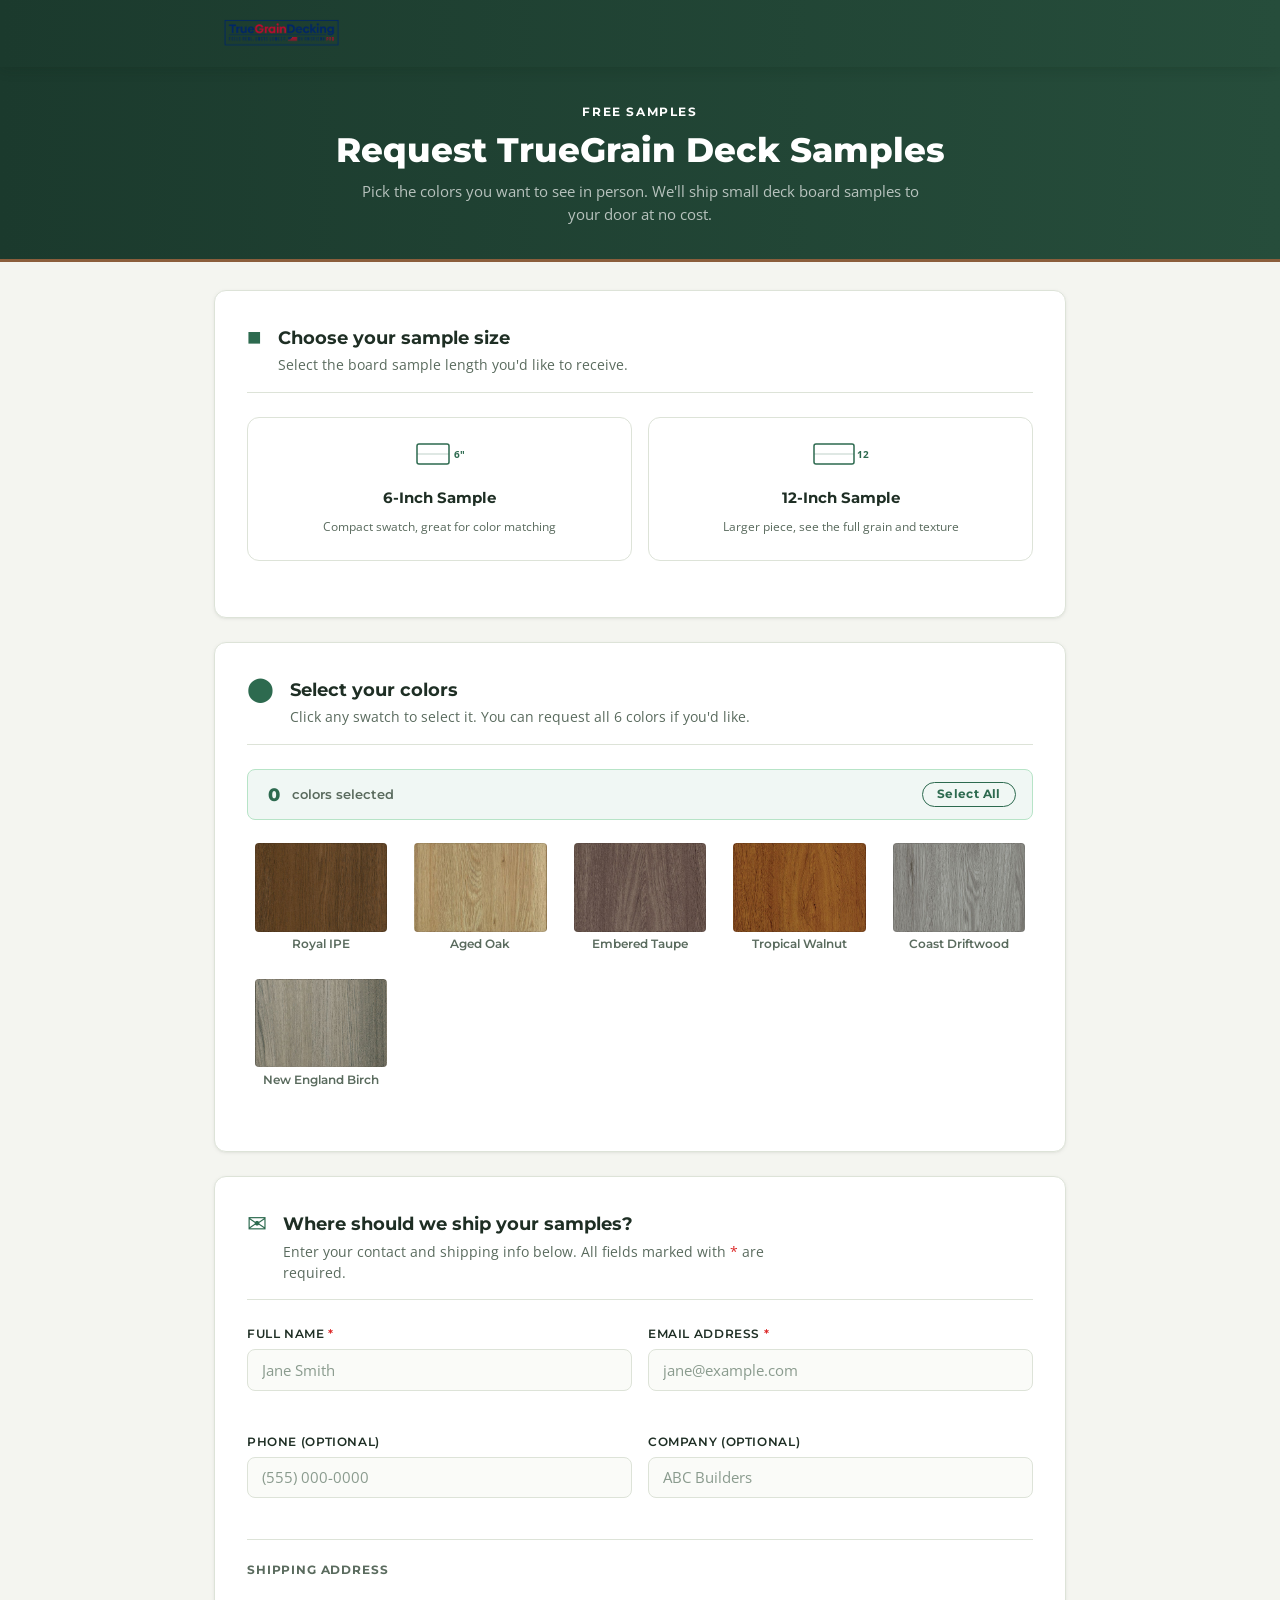
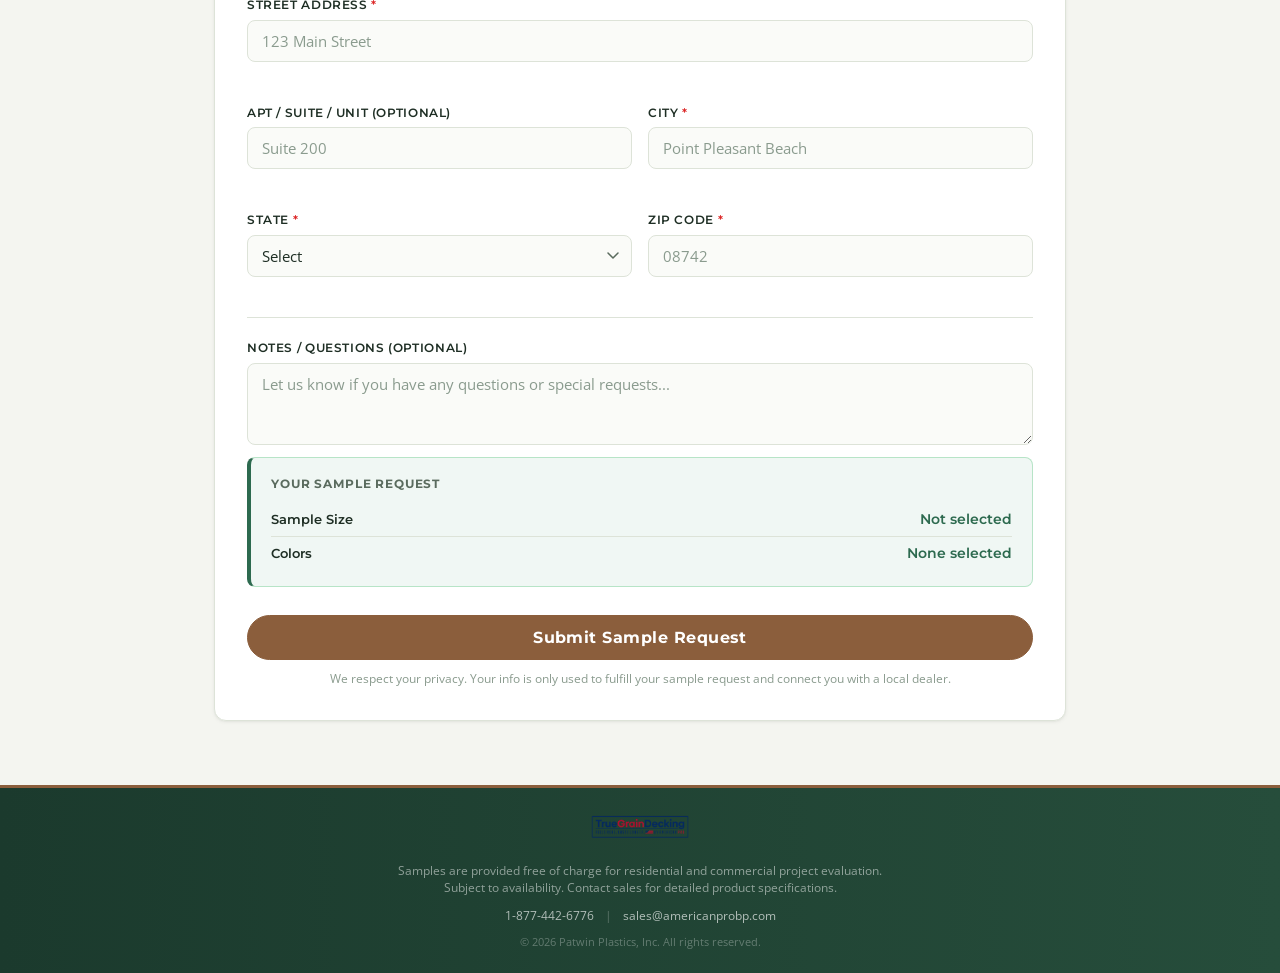
==== index.html @ b53eae9f "Initial commit: TrueGrain Decking sample request form - 3-step card layout (sample size, color selec" ====
<!DOCTYPE html>
<html lang="en">
<head>
  <meta charset="UTF-8" />
  <meta name="viewport" content="width=device-width, initial-scale=1.0" />
  <meta name="description" content="Request free TrueGrain Decking samples. Choose your colors and sample size, and we'll ship them to you at no cost." />
  <meta property="og:title" content="TrueGrain Decking Sample Request" />
  <meta property="og:description" content="Request free deck board samples in the TrueGrain colors you love. Choose 6-inch or 12-inch samples." />
  <meta property="og:type" content="website" />
  <title>TrueGrain Decking Sample Request</title>
  <link rel="preconnect" href="https://fonts.googleapis.com" />
  <link rel="preconnect" href="https://fonts.gstatic.com" crossorigin />
  <link href="https://fonts.googleapis.com/css2?family=Montserrat:wght@400;500;600;700;800&family=Open+Sans:wght@400;500;600&display=swap" rel="stylesheet" />
  <link rel="stylesheet" href="css/style.css" />
</head>
<body>

  <!-- HEADER -->
  <header class="site-header">
    <div class="header-inner">
      <div class="header-logo">
        <img src="images/truegrain-logo.png" alt="TrueGrain Decking" />
      </div>
    </div>
  </header>

  <!-- HERO -->
  <section class="hero">
    <div class="hero-inner">
      <p class="hero-eyebrow">Free Samples</p>
      <h1 class="hero-title">Request TrueGrain Deck Samples</h1>
      <p class="hero-sub">Pick the colors you want to see in person. We'll ship small deck board samples to your door at no cost.</p>
    </div>
  </section>

  <!-- MAIN FORM -->
  <main class="form-wrapper">

    <!-- STEP 1: SAMPLE SIZE -->
    <section class="form-card" id="section-size">
      <div class="step-header">
        <div class="step-icon">&#9632;</div>
        <div>
          <h2 class="step-title">Choose your sample size</h2>
          <p class="step-desc">Select the board sample length you'd like to receive.</p>
        </div>
      </div>
      <div class="size-grid" id="size-grid" role="radiogroup" aria-label="Sample size selection">
        <div class="size-card" data-size="6" tabindex="0" role="radio" aria-checked="false">
          <div class="size-icon">
            <svg width="48" height="28" viewBox="0 0 48 28" fill="none" xmlns="http://www.w3.org/2000/svg">
              <rect x="1" y="4" width="32" height="20" rx="2" stroke="currentColor" stroke-width="1.5" fill="none"/>
              <line x1="1" y1="14" x2="33" y2="14" stroke="currentColor" stroke-width="0.75" opacity="0.4"/>
              <text x="38" y="18" font-size="10" font-weight="700" fill="currentColor">6"</text>
            </svg>
          </div>
          <span class="size-label">6-Inch Sample</span>
          <span class="size-detail">Compact swatch, great for color matching</span>
        </div>
        <div class="size-card" data-size="12" tabindex="0" role="radio" aria-checked="false">
          <div class="size-icon">
            <svg width="56" height="28" viewBox="0 0 56 28" fill="none" xmlns="http://www.w3.org/2000/svg">
              <rect x="1" y="4" width="40" height="20" rx="2" stroke="currentColor" stroke-width="1.5" fill="none"/>
              <line x1="1" y1="14" x2="41" y2="14" stroke="currentColor" stroke-width="0.75" opacity="0.4"/>
              <text x="44" y="18" font-size="10" font-weight="700" fill="currentColor">12"</text>
            </svg>
          </div>
          <span class="size-label">12-Inch Sample</span>
          <span class="size-detail">Larger piece, see the full grain and texture</span>
        </div>
      </div>
      <span class="form-error" id="size-error"></span>
    </section>

    <!-- STEP 2: COLOR SELECTION -->
    <section class="form-card" id="section-colors">
      <div class="step-header">
        <div class="step-icon">&#11044;</div>
        <div>
          <h2 class="step-title">Select your colors</h2>
          <p class="step-desc">Click any swatch to select it. You can request all 6 colors if you'd like.</p>
        </div>
      </div>
      <div class="selection-count" id="selection-count">
        <span class="count-num" id="count-num">0</span>
        <span class="count-text" id="count-text">colors selected</span>
        <button class="btn-select-all" id="btn-select-all" type="button">Select All</button>
      </div>
      <div class="swatch-grid" id="color-swatch-grid" role="group" aria-label="Color selection"></div>
      <span class="form-error" id="color-error"></span>
    </section>

    <!-- STEP 3: YOUR INFO -->
    <section class="form-card" id="section-info">
      <div class="step-header">
        <div class="step-icon">&#9993;</div>
        <div>
          <h2 class="step-title">Where should we ship your samples?</h2>
          <p class="step-desc">Enter your contact and shipping info below. All fields marked with <span class="required-star">*</span> are required.</p>
        </div>
      </div>

      <form id="sample-form" novalidate>
        <div class="form-row">
          <div class="form-group">
            <label class="form-label" for="sample-name">Full Name <span class="required-star">*</span></label>
            <input class="form-input" type="text" id="sample-name" placeholder="Jane Smith" autocomplete="name" />
            <span class="form-error" id="sample-name-error"></span>
          </div>
          <div class="form-group">
            <label class="form-label" for="sample-email">Email Address <span class="required-star">*</span></label>
            <input class="form-input" type="email" id="sample-email" placeholder="jane@example.com" autocomplete="email" />
            <span class="form-error" id="sample-email-error"></span>
          </div>
        </div>
        <div class="form-row">
          <div class="form-group">
            <label class="form-label" for="sample-phone">Phone (optional)</label>
            <input class="form-input" type="tel" id="sample-phone" placeholder="(555) 000-0000" autocomplete="tel" />
            <span class="form-error" id="sample-phone-error"></span>
          </div>
          <div class="form-group">
            <label class="form-label" for="sample-company">Company (optional)</label>
            <input class="form-input" type="text" id="sample-company" placeholder="ABC Builders" autocomplete="organization" />
          </div>
        </div>

        <div class="divider"></div>

        <p class="section-subhead">Shipping Address</p>

        <div class="form-row">
          <div class="form-group form-group--full">
            <label class="form-label" for="sample-address">Street Address <span class="required-star">*</span></label>
            <input class="form-input" type="text" id="sample-address" placeholder="123 Main Street" autocomplete="street-address" />
            <span class="form-error" id="sample-address-error"></span>
          </div>
        </div>
        <div class="form-row">
          <div class="form-group">
            <label class="form-label" for="sample-address2">Apt / Suite / Unit (optional)</label>
            <input class="form-input" type="text" id="sample-address2" placeholder="Suite 200" autocomplete="address-line2" />
          </div>
          <div class="form-group">
            <label class="form-label" for="sample-city">City <span class="required-star">*</span></label>
            <input class="form-input" type="text" id="sample-city" placeholder="Point Pleasant Beach" autocomplete="address-level2" />
            <span class="form-error" id="sample-city-error"></span>
          </div>
        </div>
        <div class="form-row form-row--three">
          <div class="form-group">
            <label class="form-label" for="sample-state">State <span class="required-star">*</span></label>
            <select class="form-input form-select" id="sample-state" autocomplete="address-level1">
              <option value="">Select</option>
              <option value="AL">AL</option><option value="AK">AK</option><option value="AZ">AZ</option>
              <option value="AR">AR</option><option value="CA">CA</option><option value="CO">CO</option>
              <option value="CT">CT</option><option value="DE">DE</option><option value="FL">FL</option>
              <option value="GA">GA</option><option value="HI">HI</option><option value="ID">ID</option>
              <option value="IL">IL</option><option value="IN">IN</option><option value="IA">IA</option>
              <option value="KS">KS</option><option value="KY">KY</option><option value="LA">LA</option>
              <option value="ME">ME</option><option value="MD">MD</option><option value="MA">MA</option>
              <option value="MI">MI</option><option value="MN">MN</option><option value="MS">MS</option>
              <option value="MO">MO</option><option value="MT">MT</option><option value="NE">NE</option>
              <option value="NV">NV</option><option value="NH">NH</option><option value="NJ">NJ</option>
              <option value="NM">NM</option><option value="NY">NY</option><option value="NC">NC</option>
              <option value="ND">ND</option><option value="OH">OH</option><option value="OK">OK</option>
              <option value="OR">OR</option><option value="PA">PA</option><option value="RI">RI</option>
              <option value="SC">SC</option><option value="SD">SD</option><option value="TN">TN</option>
              <option value="TX">TX</option><option value="UT">UT</option><option value="VT">VT</option>
              <option value="VA">VA</option><option value="WA">WA</option><option value="WV">WV</option>
              <option value="WI">WI</option><option value="WY">WY</option><option value="DC">DC</option>
            </select>
            <span class="form-error" id="sample-state-error"></span>
          </div>
          <div class="form-group">
            <label class="form-label" for="sample-zip">ZIP Code <span class="required-star">*</span></label>
            <input class="form-input" type="text" id="sample-zip" placeholder="08742" maxlength="10" autocomplete="postal-code" />
            <span class="form-error" id="sample-zip-error"></span>
          </div>
        </div>

        <div class="divider"></div>

        <div class="form-group">
          <label class="form-label" for="sample-notes">Notes / Questions (optional)</label>
          <textarea class="form-input form-textarea" id="sample-notes" rows="3" placeholder="Let us know if you have any questions or special requests..."></textarea>
        </div>

        <!-- SUMMARY -->
        <div class="summary-block" id="summary-block">
          <h3 class="summary-title">Your sample request</h3>
          <div class="summary-row">
            <span class="summary-label">Sample Size</span>
            <span class="summary-value" id="summary-size">Not selected</span>
          </div>
          <div class="summary-row">
            <span class="summary-label">Colors</span>
            <span class="summary-value" id="summary-colors">None selected</span>
          </div>
        </div>

        <button class="btn btn-cta" type="submit" id="sample-submit">Submit Sample Request</button>
        <p class="lead-privacy">We respect your privacy. Your info is only used to fulfill your sample request and connect you with a local dealer.</p>
      </form>

      <!-- SUCCESS MESSAGE -->
      <div class="lead-success" id="form-success" style="display:none;">
        <div class="success-icon">&#10003;</div>
        <h3 class="success-title">Sample request submitted!</h3>
        <p class="success-body">We'll get your samples in the mail shortly. Keep an eye on your inbox for a shipping confirmation.</p>
        <button class="btn btn-primary" id="btn-new-request" style="margin-top:1.25rem;">Submit Another Request</button>
      </div>
    </section>

  </main>

  <!-- FOOTER -->
  <footer class="site-footer">
    <div class="footer-inner">
      <div class="footer-brand">
        <img src="images/truegrain-logo.png" alt="TrueGrain Decking" />
      </div>
      <p class="footer-note">Samples are provided free of charge for residential and commercial project evaluation. Subject to availability. Contact sales for detailed product specifications.</p>
      <div class="footer-contact">
        <span>1-877-442-6776</span>
        <span class="footer-sep">|</span>
        <a href="mailto:sales@americanprobp.com">sales@americanprobp.com</a>
      </div>
      <p class="footer-copy">&copy; <span id="footer-year"></span> Patwin Plastics, Inc. All rights reserved.</p>
    </div>
  </footer>

  <div class="toast" id="toast" role="alert" aria-live="assertive"></div>

  <script src="js/app.js"></script>
  <script>document.getElementById('footer-year').textContent = new Date().getFullYear();</script>
</body>
</html>
---- css/style.css ----
/* =====================================================
   TRUEGRAIN SAMPLE REQUEST FORM - Design System
   Earthy greens + warm wood tones. Clean card layout.
   Matches Ameridex structure with TrueGrain identity.
   ===================================================== */

:root {
  /* ---- Primary green (TrueGrain brand) ---- */
  --color-primary:       #2d6a4f;
  --color-primary-dark:  #1b4332;
  --color-primary-soft:  #f0f7f4;

  /* ---- Header dark (deep forest) ---- */
  --color-dark:          #1b3a2d;
  --color-dark-mid:      #264d3b;

  /* ---- Accent warm (wood tone CTA) ---- */
  --color-accent:        #8B5E3C;
  --color-accent-dark:   #6d4a2e;
  --color-accent-soft:   #fdf6f0;

  /* ---- Surfaces ---- */
  --color-bg:            #f4f5f0;
  --color-surface:       #ffffff;
  --color-surface-alt:   #fafbf8;

  /* ---- Borders ---- */
  --color-border:        #dde3d8;
  --color-border-focus:  #7bc4a5;

  /* ---- Text ---- */
  --color-text:          #1e2e24;
  --color-text-muted:    #5a6b5e;
  --color-text-light:    #8a9b8e;

  /* ---- Semantic ---- */
  --color-success:       #16a34a;
  --color-success-soft:  #f0fdf4;
  --color-error:         #dc2626;
  --color-error-bg:      #fef2f2;
  --color-info-bg:       #f0f7f4;
  --color-info-border:   #b7e4c7;

  /* ---- Radii ---- */
  --radius-sm:   4px;
  --radius-md:   8px;
  --radius-lg:   12px;
  --radius-xl:   20px;
  --radius-pill: 999px;

  /* ---- Shadows ---- */
  --shadow-card:  0 1px 4px rgba(15,35,20,0.06), 0 1px 2px rgba(15,35,20,0.04);
  --shadow-raise: 0 8px 24px rgba(15,35,20,0.10);

  /* ---- Typography ---- */
  --font-head: 'Montserrat', sans-serif;
  --font-body: 'Open Sans', sans-serif;

  /* ---- Layout ---- */
  --max-w: 900px;
  --step-pad: 2rem;
}

*, *::before, *::after { box-sizing: border-box; margin: 0; padding: 0; }
html { font-size: 16px; scroll-behavior: smooth; }
body {
  font-family: var(--font-body);
  color: var(--color-text);
  background: var(--color-bg);
  line-height: 1.6;
  min-height: 100vh;
  display: flex;
  flex-direction: column;
}
main { flex: 1; }

/* ============================================================
   HEADER
   ============================================================ */
.site-header {
  background: linear-gradient(90deg, var(--color-dark) 0%, var(--color-dark-mid) 100%);
  border-bottom: none;
  position: sticky;
  top: 0;
  z-index: 100;
  box-shadow: 0 2px 12px rgba(15,35,20,0.18);
}
.header-inner {
  max-width: var(--max-w);
  margin: 0 auto;
  padding: 0.85rem 1.5rem;
  display: flex;
  align-items: center;
  justify-content: space-between;
  gap: 1rem;
}
.header-logo {
  display: flex;
  align-items: center;
  gap: 0.75rem;
}
.header-logo img {
  max-height: 40px;
  width: auto;
  display: block;
}

/* ============================================================
   HERO
   ============================================================ */
.hero {
  background: linear-gradient(90deg, var(--color-dark) 0%, var(--color-dark-mid) 100%);
  padding: 2.25rem 1.5rem 2rem;
  border-bottom: 3px solid var(--color-accent);
}
.hero-inner { max-width: var(--max-w); margin: 0 auto; text-align: center; }
.hero-eyebrow {
  font-family: var(--font-head);
  font-size: 0.72rem;
  font-weight: 700;
  letter-spacing: 0.14em;
  text-transform: uppercase;
  color: #ffffff;
  margin-bottom: 0.5rem;
  display: block;
}
.hero-title {
  font-family: var(--font-head);
  font-size: clamp(1.5rem, 3.5vw, 2.1rem);
  font-weight: 800;
  color: #ffffff;
  line-height: 1.2;
  margin-bottom: 0.6rem;
}
.hero-sub {
  font-size: 0.92rem;
  color: rgba(255,255,255,0.68);
  max-width: 560px;
  margin: 0 auto;
}

/* ============================================================
   FORM WRAPPER
   ============================================================ */
.form-wrapper {
  max-width: var(--max-w);
  margin: 0 auto;
  padding: 1.75rem 1.5rem 4rem;
  width: 100%;
  display: flex;
  flex-direction: column;
  gap: 1.5rem;
}

/* ============================================================
   FORM CARD
   ============================================================ */
.form-card {
  background: var(--color-surface);
  border-radius: var(--radius-lg);
  box-shadow: var(--shadow-card);
  padding: var(--step-pad);
  border: 1px solid var(--color-border);
  animation: cardEnter 0.28s ease both;
}
@keyframes cardEnter {
  from { opacity: 0; transform: translateY(10px); }
  to   { opacity: 1; transform: translateY(0); }
}

.step-header {
  display: flex;
  align-items: flex-start;
  gap: 1rem;
  margin-bottom: 1.5rem;
  padding-bottom: 1rem;
  border-bottom: 1px solid var(--color-border);
}
.step-icon { font-size: 1.5rem; color: var(--color-primary); line-height: 1; flex-shrink: 0; margin-top: 0.1rem; }
.step-title {
  font-family: var(--font-head);
  font-size: 1.15rem;
  font-weight: 700;
  color: var(--color-text);
  margin-bottom: 0.2rem;
}
.step-desc { font-size: 0.87rem; color: var(--color-text-muted); max-width: 540px; line-height: 1.5; }

/* ============================================================
   SIZE SELECTION
   ============================================================ */
.size-grid {
  display: grid;
  grid-template-columns: 1fr 1fr;
  gap: 1rem;
  margin-bottom: 0.5rem;
}
@media (max-width: 520px) { .size-grid { grid-template-columns: 1fr; } }

.size-card {
  border: 1.5px solid var(--color-border);
  border-radius: var(--radius-lg);
  padding: 1.4rem 1rem;
  cursor: pointer;
  transition: border-color 0.16s, box-shadow 0.16s, transform 0.12s;
  background: var(--color-surface);
  text-align: center;
  user-select: none;
  display: flex;
  flex-direction: column;
  align-items: center;
  gap: 0.4rem;
}
.size-card:hover {
  border-color: var(--color-primary);
  box-shadow: var(--shadow-card);
  transform: translateY(-2px);
}
.size-card.selected {
  border-color: var(--color-primary);
  box-shadow: 0 0 0 3px rgba(45,106,79,0.15);
  background: var(--color-primary-soft);
}
.size-icon {
  color: var(--color-primary);
  margin-bottom: 0.3rem;
}
.size-card.selected .size-icon { color: var(--color-primary-dark); }
.size-label {
  font-family: var(--font-head);
  font-size: 0.92rem;
  font-weight: 700;
  color: var(--color-text);
}
.size-detail {
  font-size: 0.78rem;
  color: var(--color-text-muted);
}

/* ============================================================
   SELECTION COUNT
   ============================================================ */
.selection-count {
  display: flex;
  align-items: center;
  gap: 0.5rem;
  background: var(--color-info-bg);
  border: 1px solid var(--color-info-border);
  border-radius: var(--radius-md);
  padding: 0.6rem 1rem;
  margin-bottom: 1rem;
}
.count-num {
  font-family: var(--font-head);
  font-size: 1.15rem;
  font-weight: 800;
  color: var(--color-primary);
  min-width: 20px;
  text-align: center;
}
.count-text {
  font-size: 0.82rem;
  color: var(--color-text-muted);
  font-family: var(--font-head);
  font-weight: 600;
}
/* ---- Select All / Deselect All button ---- */
.btn-select-all {
  margin-left: auto;
  font-family: var(--font-head);
  font-size: 0.74rem;
  font-weight: 700;
  letter-spacing: 0.03em;
  color: var(--color-primary);
  background: transparent;
  border: 1.5px solid var(--color-primary);
  border-radius: var(--radius-pill);
  padding: 0.3rem 0.9rem;
  cursor: pointer;
  transition: background 0.16s, color 0.16s, border-color 0.16s;
  white-space: nowrap;
}
.btn-select-all:hover {
  background: var(--color-primary);
  color: #ffffff;
}
.btn-select-all.active {
  background: var(--color-accent-soft);
  color: var(--color-accent);
  border-color: var(--color-accent);
}
.btn-select-all.active:hover {
  background: var(--color-accent);
  color: #ffffff;
}

/* ============================================================
   SWATCH GRID
   ============================================================ */
.swatch-grid {
  display: grid;
  grid-template-columns: repeat(auto-fill, minmax(130px, 1fr));
  gap: 0.75rem;
  margin-bottom: 0.5rem;
}
@media (max-width: 520px) { .swatch-grid { grid-template-columns: repeat(3, 1fr); } }
@media (max-width: 380px) { .swatch-grid { grid-template-columns: repeat(2, 1fr); } }
.swatch-item {
  display: flex; flex-direction: column; align-items: center; gap: 0.4rem;
  cursor: pointer;
  padding: 0.35rem;
  border-radius: var(--radius-md);
  border: 2px solid transparent;
  transition: border-color 0.16s, box-shadow 0.16s;
}
.swatch-item:hover { border-color: var(--color-primary); }
.swatch-item.selected {
  border-color: var(--color-primary);
  box-shadow: 0 0 0 3px rgba(45,106,79,0.15);
}
.swatch-circle {
  width: 100%; aspect-ratio: 3 / 2;
  border-radius: var(--radius-sm);
  border: 1px solid rgba(0,0,0,0.08);
  position: relative;
  overflow: hidden;
  transition: transform 0.15s, box-shadow 0.15s;
  background-color: var(--color-surface-alt);
}
.swatch-item:hover .swatch-circle {
  transform: scale(1.04);
  box-shadow: 0 4px 12px rgba(0,0,0,0.18);
}
.swatch-item.selected .swatch-circle {
  transform: scale(1.04);
  box-shadow: 0 0 0 2px var(--color-primary), 0 4px 14px rgba(0,0,0,0.16);
}
.swatch-label {
  font-family: var(--font-head);
  font-size: 0.72rem;
  font-weight: 600;
  text-align: center;
  color: var(--color-text-muted);
  line-height: 1.2;
}
/* Checkmark badge on selected swatches */
.swatch-item.selected .swatch-circle::before {
  content: '\2713';
  position: absolute;
  top: 4px; right: 4px;
  width: 22px; height: 22px;
  display: flex;
  align-items: center;
  justify-content: center;
  font-size: 0.75rem;
  font-weight: 800;
  color: #ffffff;
  background: var(--color-primary);
  border-radius: 50%;
  box-shadow: 0 1px 3px rgba(0,0,0,0.3);
  z-index: 2;
}

/* ============================================================
   FORMS
   ============================================================ */
.form-row { display: grid; grid-template-columns: 1fr 1fr; gap: 1rem; margin-bottom: 1.25rem; }
.form-row--three { grid-template-columns: 1fr 1fr; }
@media (max-width: 520px) {
  .form-row { grid-template-columns: 1fr; }
  .form-row--three { grid-template-columns: 1fr; }
}
.form-group { display: flex; flex-direction: column; gap: 0.3rem; }
.form-group--full { grid-column: 1 / -1; }
.form-label {
  font-family: var(--font-head);
  font-size: 0.78rem;
  font-weight: 600;
  text-transform: uppercase;
  letter-spacing: 0.05em;
  color: var(--color-text);
}
.form-input {
  padding: 0.62rem 0.9rem;
  border: 1px solid var(--color-border);
  border-radius: var(--radius-md);
  font-family: var(--font-body);
  font-size: 0.95rem;
  color: var(--color-text);
  background: var(--color-surface-alt);
  transition: border-color 0.16s, box-shadow 0.16s, background 0.16s;
  width: 100%;
}
.form-input::placeholder { color: var(--color-text-light); }
.form-input:focus {
  outline: none;
  border-color: var(--color-primary);
  background: var(--color-surface);
  box-shadow: 0 0 0 3px rgba(45,106,79,0.10);
}
.form-input.error { border-color: var(--color-error); background: var(--color-error-bg); }
.form-error { font-size: 0.77rem; color: var(--color-error); min-height: 1rem; display: block; }
.required-star { color: var(--color-error); }
.form-select {
  appearance: none;
  background-image: url("data:image/svg+xml,%3Csvg xmlns='http://www.w3.org/2000/svg' width='12' height='8' viewBox='0 0 12 8'%3E%3Cpath d='M1 1l5 5 5-5' stroke='%235a6b5e' stroke-width='1.5' fill='none' stroke-linecap='round' stroke-linejoin='round'/%3E%3C/svg%3E");
  background-repeat: no-repeat;
  background-position: right 0.75rem center;
  padding-right: 2.25rem;
}
.form-textarea {
  resize: vertical;
  min-height: 80px;
  font-family: var(--font-body);
}

.section-subhead {
  font-family: var(--font-head);
  font-size: 0.75rem;
  font-weight: 700;
  text-transform: uppercase;
  letter-spacing: 0.07em;
  color: var(--color-text-muted);
  margin-bottom: 1rem;
}

/* ============================================================
   SUMMARY BLOCK
   ============================================================ */
.summary-block {
  background: var(--color-info-bg);
  border: 1px solid var(--color-info-border);
  border-left: 4px solid var(--color-primary);
  border-radius: var(--radius-md);
  padding: 1rem 1.25rem;
  margin-bottom: 1.25rem;
  margin-top: 0.75rem;
}
.summary-title {
  font-family: var(--font-head);
  font-size: 0.76rem;
  font-weight: 700;
  text-transform: uppercase;
  letter-spacing: 0.07em;
  color: var(--color-text-muted);
  margin-bottom: 0.6rem;
}
.summary-row {
  display: flex;
  justify-content: space-between;
  align-items: center;
  padding: 0.35rem 0;
}
.summary-row + .summary-row {
  border-top: 1px solid var(--color-border);
}
.summary-label {
  font-family: var(--font-head);
  font-size: 0.82rem;
  font-weight: 600;
  color: var(--color-text);
}
.summary-value {
  font-size: 0.85rem;
  color: var(--color-primary);
  font-weight: 600;
  font-family: var(--font-head);
  text-align: right;
  max-width: 60%;
}

/* ============================================================
   DIVIDER
   ============================================================ */
.divider { height: 1px; background: var(--color-border); margin: 1.25rem 0; }

/* ============================================================
   BUTTONS
   ============================================================ */
.btn {
  display: inline-flex; align-items: center; justify-content: center; gap: 0.4rem;
  font-family: var(--font-head);
  font-size: 0.86rem;
  font-weight: 700;
  letter-spacing: 0.03em;
  border-radius: var(--radius-pill);
  padding: 0.6rem 1.5rem;
  cursor: pointer;
  border: 1.5px solid transparent;
  transition: background 0.15s, color 0.15s, border-color 0.15s, box-shadow 0.15s, transform 0.1s;
  text-decoration: none;
  background: none;
}
.btn:active { transform: scale(0.97); }
.btn-primary { background: var(--color-primary); color: #fff; border-color: var(--color-primary); }
.btn-primary:hover { background: var(--color-primary-dark); border-color: var(--color-primary-dark); box-shadow: 0 4px 14px rgba(45,106,79,0.22); }
.btn-cta {
  background: var(--color-accent); color: #ffffff; border-color: var(--color-accent);
  font-size: 0.98rem; padding: 0.75rem 2rem; width: 100%; margin-top: 0.5rem;
}
.btn-cta:hover { background: var(--color-accent-dark); border-color: var(--color-accent-dark); box-shadow: 0 6px 20px rgba(139,94,60,0.26); }
.btn-cta:disabled {
  background: var(--color-text-light);
  border-color: var(--color-text-light);
  cursor: not-allowed;
  box-shadow: none;
}

/* ============================================================
   SUCCESS
   ============================================================ */
.lead-success { text-align: center; padding: 2rem 1rem; }
.success-icon {
  width: 54px; height: 54px;
  background: var(--color-success); color: white; border-radius: 50%;
  font-size: 1.5rem;
  display: flex; align-items: center; justify-content: center;
  margin: 0 auto 0.9rem;
}
.success-title { font-family: var(--font-head); font-size: 1.1rem; font-weight: 700; color: var(--color-success); margin-bottom: 0.35rem; }
.success-body { font-size: 0.87rem; color: var(--color-text-muted); }
.lead-privacy { font-size: 0.73rem; color: var(--color-text-light); text-align: center; margin-top: 0.6rem; }

/* ============================================================
   TOAST
   ============================================================ */
.toast {
  position: fixed; bottom: 1.5rem; left: 50%;
  transform: translateX(-50%) translateY(80px);
  background: var(--color-dark);
  color: #fff;
  font-family: var(--font-head);
  font-size: 0.86rem;
  font-weight: 600;
  padding: 0.65rem 1.4rem;
  border-radius: var(--radius-pill);
  box-shadow: var(--shadow-raise);
  border-left: 4px solid var(--color-accent);
  opacity: 0;
  transition: opacity 0.26s, transform 0.26s;
  pointer-events: none;
  z-index: 9999;
  white-space: nowrap;
}
.toast.show { opacity: 1; transform: translateX(-50%) translateY(0); }

/* ============================================================
   FOOTER
   ============================================================ */
.site-footer {
  background: linear-gradient(90deg, var(--color-dark) 0%, var(--color-dark-mid) 100%);
  border-top: 3px solid var(--color-accent);
  margin-top: auto;
}
.footer-inner { max-width: var(--max-w); margin: 0 auto; padding: 1.4rem 1.5rem; text-align: center; }
.footer-brand { margin-bottom: 0.6rem; }
.footer-brand img { max-height: 34px; width: auto; opacity: 0.9; }
.footer-note { font-size: 0.73rem; color: rgba(255,255,255,0.5); max-width: 520px; margin: 0 auto 0.6rem; line-height: 1.5; }
.footer-contact {
  font-size: 0.78rem;
  color: rgba(255,255,255,0.65);
  margin-bottom: 0.4rem;
}
.footer-contact a {
  color: rgba(255,255,255,0.65);
  text-decoration: none;
  transition: color 0.15s;
}
.footer-contact a:hover { color: #ffffff; }
.footer-sep { margin: 0 0.5rem; opacity: 0.4; }
.footer-copy { font-size: 0.7rem; color: rgba(255,255,255,0.3); }
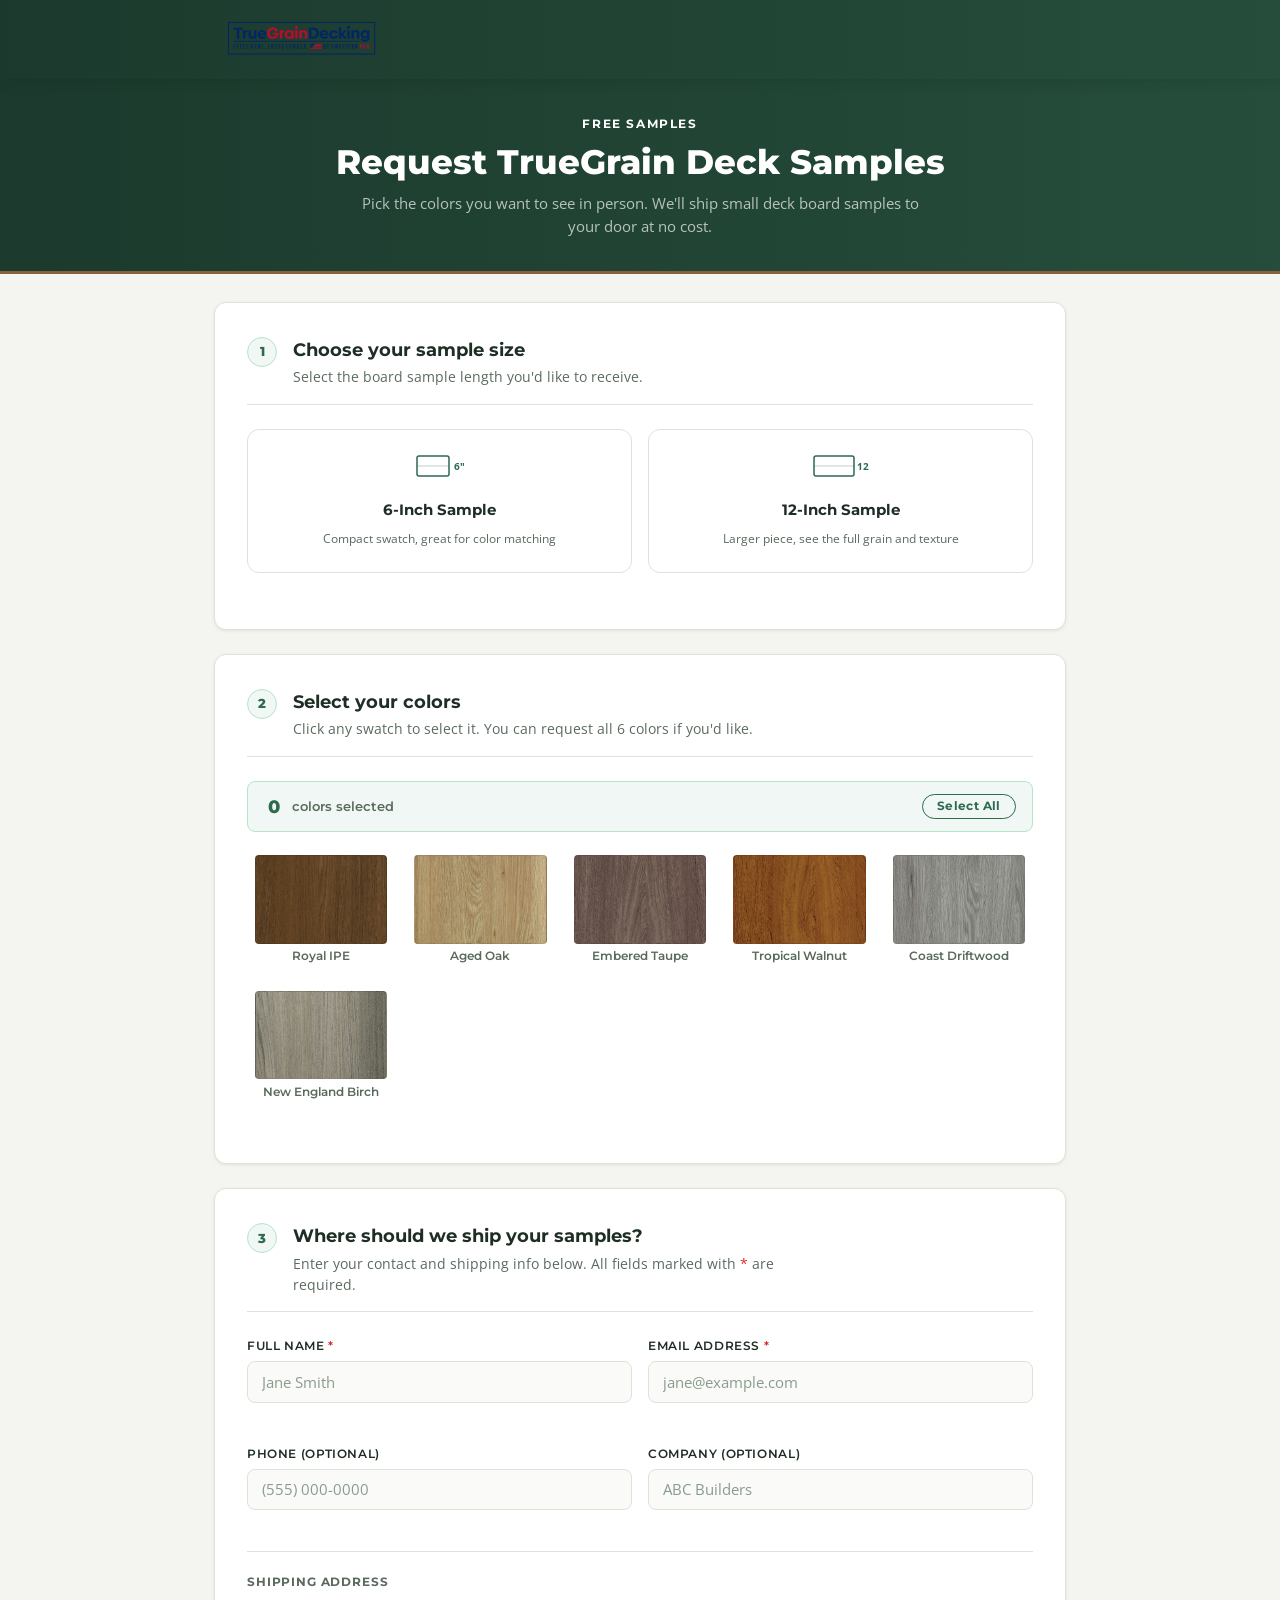
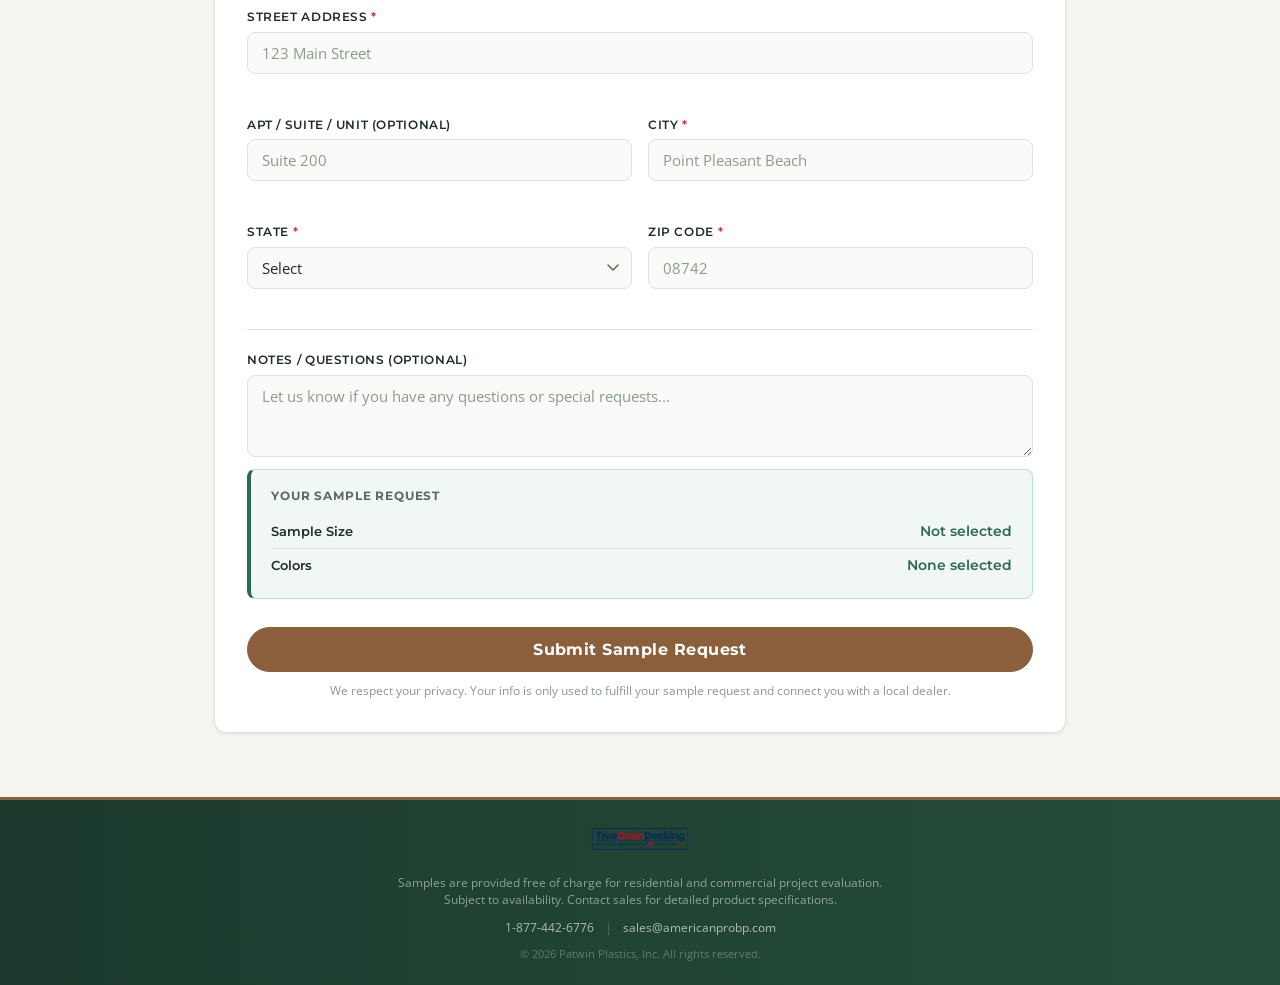
==== commit de94e4d9: "Fix: larger logo, numbered step indicators for consistency" ====
--- a/index.html
+++ b/index.html
@@ -39,7 +39,7 @@
     <!-- STEP 1: SAMPLE SIZE -->
     <section class="form-card" id="section-size">
       <div class="step-header">
-        <div class="step-icon">&#9632;</div>
+        <div class="step-icon">1</div>
         <div>
           <h2 class="step-title">Choose your sample size</h2>
           <p class="step-desc">Select the board sample length you'd like to receive.</p>
@@ -75,7 +75,7 @@
     <!-- STEP 2: COLOR SELECTION -->
     <section class="form-card" id="section-colors">
       <div class="step-header">
-        <div class="step-icon">&#11044;</div>
+        <div class="step-icon">2</div>
         <div>
           <h2 class="step-title">Select your colors</h2>
           <p class="step-desc">Click any swatch to select it. You can request all 6 colors if you'd like.</p>
@@ -93,7 +93,7 @@
     <!-- STEP 3: YOUR INFO -->
     <section class="form-card" id="section-info">
       <div class="step-header">
-        <div class="step-icon">&#9993;</div>
+        <div class="step-icon">3</div>
         <div>
           <h2 class="step-title">Where should we ship your samples?</h2>
           <p class="step-desc">Enter your contact and shipping info below. All fields marked with <span class="required-star">*</span> are required.</p>
--- a/css/style.css
+++ b/css/style.css
@@ -100,7 +100,7 @@
   gap: 0.75rem;
 }
 .header-logo img {
-  max-height: 40px;
+  max-height: 52px;
   width: auto;
   display: block;
 }
@@ -176,7 +176,23 @@
   padding-bottom: 1rem;
   border-bottom: 1px solid var(--color-border);
 }
-.step-icon { font-size: 1.5rem; color: var(--color-primary); line-height: 1; flex-shrink: 0; margin-top: 0.1rem; }
+.step-icon {
+  font-size: 0.82rem;
+  color: var(--color-primary);
+  line-height: 1;
+  flex-shrink: 0;
+  margin-top: 0.15rem;
+  width: 30px;
+  height: 30px;
+  display: flex;
+  align-items: center;
+  justify-content: center;
+  background: var(--color-primary-soft);
+  border: 1.5px solid var(--color-info-border);
+  border-radius: 50%;
+  font-weight: 800;
+  font-family: var(--font-head);
+}
 .step-title {
   font-family: var(--font-head);
   font-size: 1.15rem;
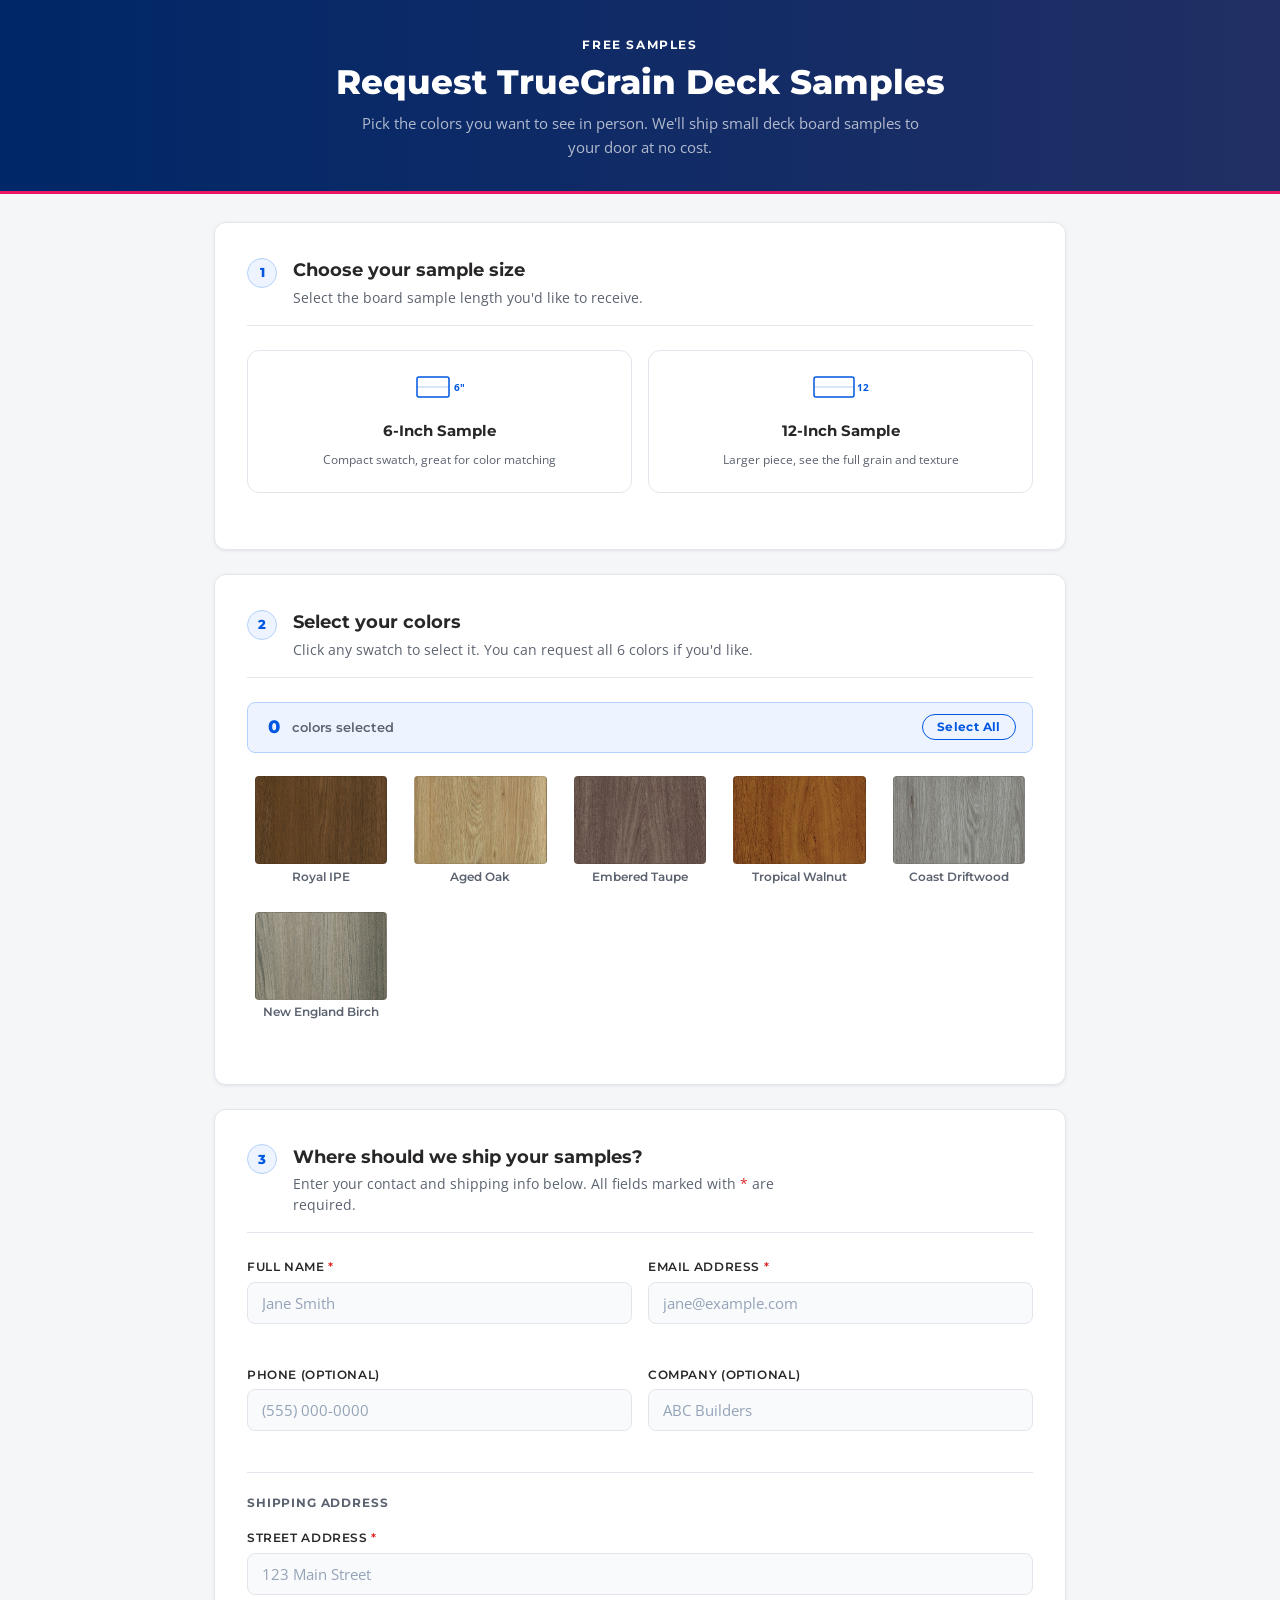
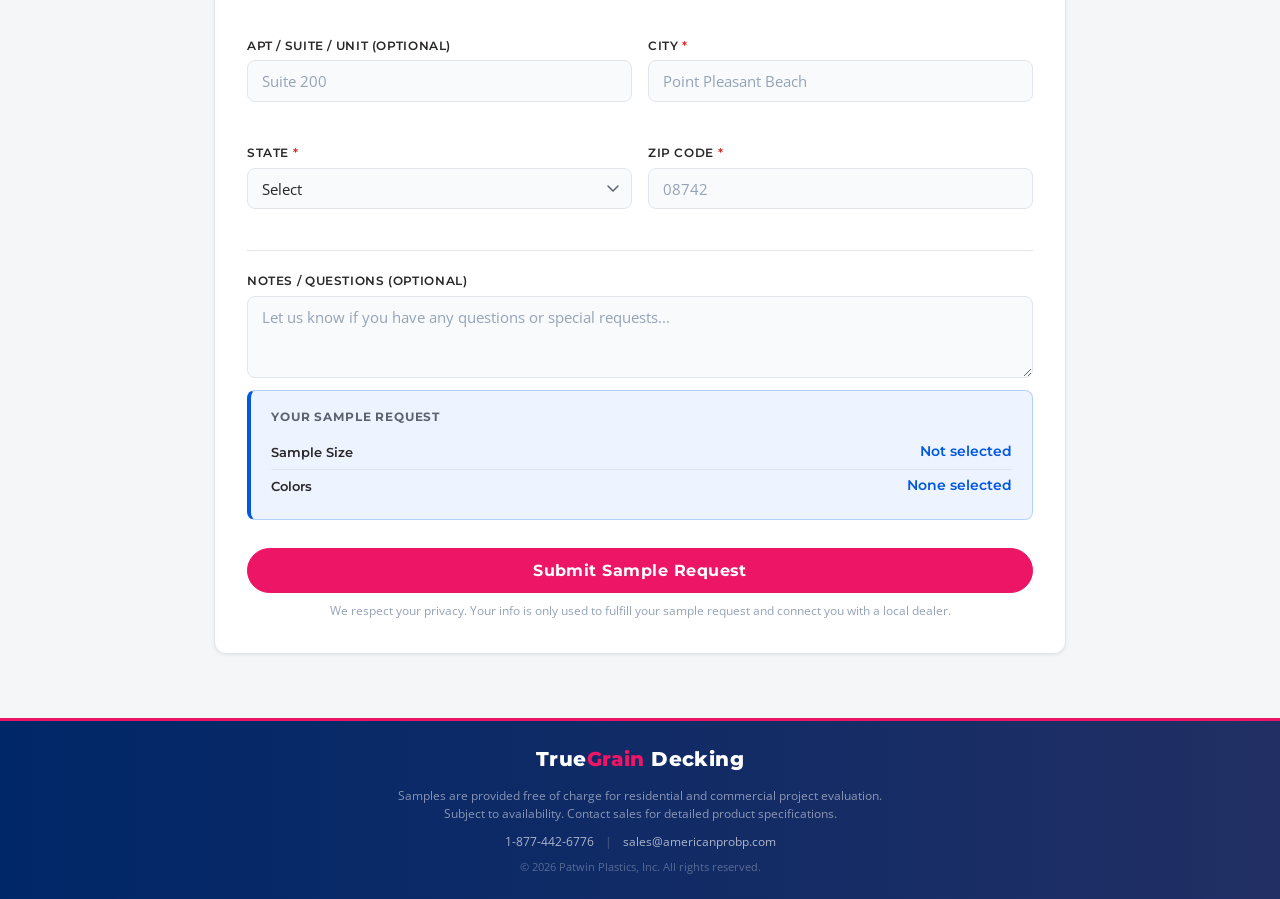
==== commit 96b3abdc: "Remove header logo, fix footer logo to text, add comprehensive mobile optimization - Removed header " ====
--- a/index.html
+++ b/index.html
@@ -15,14 +15,7 @@
 </head>
 <body>
 
-  <!-- HEADER -->
-  <header class="site-header">
-    <div class="header-inner">
-      <div class="header-logo">
-        <img src="images/truegrain-logo.png" alt="TrueGrain Decking" />
-      </div>
-    </div>
-  </header>
+
 
   <!-- HERO -->
   <section class="hero">
@@ -218,7 +211,7 @@
   <footer class="site-footer">
     <div class="footer-inner">
       <div class="footer-brand">
-        <img src="images/truegrain-logo.png" alt="TrueGrain Decking" />
+        <span class="footer-logo-text">True<span class="footer-logo-accent">Grain</span> Decking</span>
       </div>
       <p class="footer-note">Samples are provided free of charge for residential and commercial project evaluation. Subject to availability. Contact sales for detailed product specifications.</p>
       <div class="footer-contact">
--- a/css/style.css
+++ b/css/style.css
@@ -1,45 +1,45 @@
 /* =====================================================
    TRUEGRAIN SAMPLE REQUEST FORM - Design System
-   Earthy greens + warm wood tones. Clean card layout.
+   Blue primary, dark navy header/footer, white nav.
    Matches Ameridex structure with TrueGrain identity.
    ===================================================== */
 
 :root {
-  /* ---- Primary green (TrueGrain brand) ---- */
-  --color-primary:       #2d6a4f;
-  --color-primary-dark:  #1b4332;
-  --color-primary-soft:  #f0f7f4;
-
-  /* ---- Header dark (deep forest) ---- */
-  --color-dark:          #1b3a2d;
-  --color-dark-mid:      #264d3b;
-
-  /* ---- Accent warm (wood tone CTA) ---- */
-  --color-accent:        #8B5E3C;
-  --color-accent-dark:   #6d4a2e;
-  --color-accent-soft:   #fdf6f0;
+  /* ---- Primary blue (TrueGrain brand) ---- */
+  --color-primary:       #0057E1;
+  --color-primary-dark:  #0046b8;
+  --color-primary-soft:  #eef4ff;
+
+  /* ---- Dark navy (header / footer) ---- */
+  --color-dark:          #002768;
+  --color-dark-mid:      #212F64;
+
+  /* ---- Accent pink-red (TrueGrain highlights) ---- */
+  --color-accent:        #ED1566;
+  --color-accent-dark:   #c91058;
+  --color-accent-soft:   #fff0f5;
 
   /* ---- Surfaces ---- */
-  --color-bg:            #f4f5f0;
+  --color-bg:            #f5f6f8;
   --color-surface:       #ffffff;
-  --color-surface-alt:   #fafbf8;
+  --color-surface-alt:   #f9fafb;
 
   /* ---- Borders ---- */
-  --color-border:        #dde3d8;
-  --color-border-focus:  #7bc4a5;
+  --color-border:        #e2e6ec;
+  --color-border-focus:  #93b8f5;
 
   /* ---- Text ---- */
-  --color-text:          #1e2e24;
-  --color-text-muted:    #5a6b5e;
-  --color-text-light:    #8a9b8e;
+  --color-text:          #282626;
+  --color-text-muted:    #5c6370;
+  --color-text-light:    #94a3b8;
 
   /* ---- Semantic ---- */
   --color-success:       #16a34a;
   --color-success-soft:  #f0fdf4;
   --color-error:         #dc2626;
   --color-error-bg:      #fef2f2;
-  --color-info-bg:       #f0f7f4;
-  --color-info-border:   #b7e4c7;
+  --color-info-bg:       #eef4ff;
+  --color-info-border:   #b3d1fa;
 
   /* ---- Radii ---- */
   --radius-sm:   4px;
@@ -49,8 +49,8 @@
   --radius-pill: 999px;
 
   /* ---- Shadows ---- */
-  --shadow-card:  0 1px 4px rgba(15,35,20,0.06), 0 1px 2px rgba(15,35,20,0.04);
-  --shadow-raise: 0 8px 24px rgba(15,35,20,0.10);
+  --shadow-card:  0 1px 4px rgba(0,39,104,0.06), 0 1px 2px rgba(0,39,104,0.04);
+  --shadow-raise: 0 8px 24px rgba(0,39,104,0.12);
 
   /* ---- Typography ---- */
   --font-head: 'Montserrat', sans-serif;
@@ -74,36 +74,7 @@
 }
 main { flex: 1; }
 
-/* ============================================================
-   HEADER
-   ============================================================ */
-.site-header {
-  background: linear-gradient(90deg, var(--color-dark) 0%, var(--color-dark-mid) 100%);
-  border-bottom: none;
-  position: sticky;
-  top: 0;
-  z-index: 100;
-  box-shadow: 0 2px 12px rgba(15,35,20,0.18);
-}
-.header-inner {
-  max-width: var(--max-w);
-  margin: 0 auto;
-  padding: 0.85rem 1.5rem;
-  display: flex;
-  align-items: center;
-  justify-content: space-between;
-  gap: 1rem;
-}
-.header-logo {
-  display: flex;
-  align-items: center;
-  gap: 0.75rem;
-}
-.header-logo img {
-  max-height: 52px;
-  width: auto;
-  display: block;
-}
+
 
 /* ============================================================
    HERO
@@ -211,7 +182,6 @@
   gap: 1rem;
   margin-bottom: 0.5rem;
 }
-@media (max-width: 520px) { .size-grid { grid-template-columns: 1fr; } }
 
 .size-card {
   border: 1.5px solid var(--color-border);
@@ -234,7 +204,7 @@
 }
 .size-card.selected {
   border-color: var(--color-primary);
-  box-shadow: 0 0 0 3px rgba(45,106,79,0.15);
+  box-shadow: 0 0 0 3px rgba(0,87,225,0.15);
   background: var(--color-primary-soft);
 }
 .size-icon {
@@ -319,8 +289,6 @@
   gap: 0.75rem;
   margin-bottom: 0.5rem;
 }
-@media (max-width: 520px) { .swatch-grid { grid-template-columns: repeat(3, 1fr); } }
-@media (max-width: 380px) { .swatch-grid { grid-template-columns: repeat(2, 1fr); } }
 .swatch-item {
   display: flex; flex-direction: column; align-items: center; gap: 0.4rem;
   cursor: pointer;
@@ -332,7 +300,7 @@
 .swatch-item:hover { border-color: var(--color-primary); }
 .swatch-item.selected {
   border-color: var(--color-primary);
-  box-shadow: 0 0 0 3px rgba(45,106,79,0.15);
+  box-shadow: 0 0 0 3px rgba(0,87,225,0.15);
 }
 .swatch-circle {
   width: 100%; aspect-ratio: 3 / 2;
@@ -349,7 +317,7 @@
 }
 .swatch-item.selected .swatch-circle {
   transform: scale(1.04);
-  box-shadow: 0 0 0 2px var(--color-primary), 0 4px 14px rgba(0,0,0,0.16);
+  box-shadow: 0 0 0 2px var(--color-primary), 0 4px 14px rgba(0,39,104,0.18);
 }
 .swatch-label {
   font-family: var(--font-head);
@@ -382,10 +350,6 @@
    ============================================================ */
 .form-row { display: grid; grid-template-columns: 1fr 1fr; gap: 1rem; margin-bottom: 1.25rem; }
 .form-row--three { grid-template-columns: 1fr 1fr; }
-@media (max-width: 520px) {
-  .form-row { grid-template-columns: 1fr; }
-  .form-row--three { grid-template-columns: 1fr; }
-}
 .form-group { display: flex; flex-direction: column; gap: 0.3rem; }
 .form-group--full { grid-column: 1 / -1; }
 .form-label {
@@ -412,14 +376,14 @@
   outline: none;
   border-color: var(--color-primary);
   background: var(--color-surface);
-  box-shadow: 0 0 0 3px rgba(45,106,79,0.10);
+  box-shadow: 0 0 0 3px rgba(0,87,225,0.10);
 }
 .form-input.error { border-color: var(--color-error); background: var(--color-error-bg); }
 .form-error { font-size: 0.77rem; color: var(--color-error); min-height: 1rem; display: block; }
 .required-star { color: var(--color-error); }
 .form-select {
   appearance: none;
-  background-image: url("data:image/svg+xml,%3Csvg xmlns='http://www.w3.org/2000/svg' width='12' height='8' viewBox='0 0 12 8'%3E%3Cpath d='M1 1l5 5 5-5' stroke='%235a6b5e' stroke-width='1.5' fill='none' stroke-linecap='round' stroke-linejoin='round'/%3E%3C/svg%3E");
+  background-image: url("data:image/svg+xml,%3Csvg xmlns='http://www.w3.org/2000/svg' width='12' height='8' viewBox='0 0 12 8'%3E%3Cpath d='M1 1l5 5 5-5' stroke='%235c6370' stroke-width='1.5' fill='none' stroke-linecap='round' stroke-linejoin='round'/%3E%3C/svg%3E");
   background-repeat: no-repeat;
   background-position: right 0.75rem center;
   padding-right: 2.25rem;
@@ -509,12 +473,12 @@
 }
 .btn:active { transform: scale(0.97); }
 .btn-primary { background: var(--color-primary); color: #fff; border-color: var(--color-primary); }
-.btn-primary:hover { background: var(--color-primary-dark); border-color: var(--color-primary-dark); box-shadow: 0 4px 14px rgba(45,106,79,0.22); }
+.btn-primary:hover { background: var(--color-primary-dark); border-color: var(--color-primary-dark); box-shadow: 0 4px 14px rgba(0,87,225,0.25); }
 .btn-cta {
   background: var(--color-accent); color: #ffffff; border-color: var(--color-accent);
   font-size: 0.98rem; padding: 0.75rem 2rem; width: 100%; margin-top: 0.5rem;
 }
-.btn-cta:hover { background: var(--color-accent-dark); border-color: var(--color-accent-dark); box-shadow: 0 6px 20px rgba(139,94,60,0.26); }
+.btn-cta:hover { background: var(--color-accent-dark); border-color: var(--color-accent-dark); box-shadow: 0 6px 20px rgba(237,21,102,0.28); }
 .btn-cta:disabled {
   background: var(--color-text-light);
   border-color: var(--color-text-light);
@@ -569,8 +533,17 @@
   margin-top: auto;
 }
 .footer-inner { max-width: var(--max-w); margin: 0 auto; padding: 1.4rem 1.5rem; text-align: center; }
-.footer-brand { margin-bottom: 0.6rem; }
-.footer-brand img { max-height: 34px; width: auto; opacity: 0.9; }
+.footer-brand { margin-bottom: 0.75rem; }
+.footer-logo-text {
+  font-family: var(--font-head);
+  font-size: 1.25rem;
+  font-weight: 800;
+  color: #ffffff;
+  letter-spacing: 0.02em;
+}
+.footer-logo-accent {
+  color: var(--color-accent);
+}
 .footer-note { font-size: 0.73rem; color: rgba(255,255,255,0.5); max-width: 520px; margin: 0 auto 0.6rem; line-height: 1.5; }
 .footer-contact {
   font-size: 0.78rem;
@@ -585,3 +558,325 @@
 .footer-contact a:hover { color: #ffffff; }
 .footer-sep { margin: 0 0.5rem; opacity: 0.4; }
 .footer-copy { font-size: 0.7rem; color: rgba(255,255,255,0.3); }
+
+/* ============================================================
+   MOBILE OPTIMIZATION
+   ============================================================ */
+
+/* Tablet (768px and below) */
+@media (max-width: 768px) {
+  :root {
+    --step-pad: 1.5rem;
+  }
+
+  .hero {
+    padding: 1.75rem 1.25rem 1.5rem;
+  }
+  .hero-title {
+    font-size: 1.5rem;
+  }
+  .hero-sub {
+    font-size: 0.85rem;
+  }
+
+  .form-wrapper {
+    padding: 1.25rem 1rem 3rem;
+    gap: 1.25rem;
+  }
+
+  .step-title {
+    font-size: 1.05rem;
+  }
+
+  .summary-row {
+    flex-direction: column;
+    align-items: flex-start;
+    gap: 0.15rem;
+  }
+  .summary-value {
+    max-width: 100%;
+    text-align: left;
+  }
+}
+
+/* Mobile (520px and below) */
+@media (max-width: 520px) {
+  :root {
+    --step-pad: 1.15rem;
+  }
+
+  html {
+    font-size: 15px;
+  }
+
+  .hero {
+    padding: 1.5rem 1rem 1.25rem;
+  }
+  .hero-eyebrow {
+    font-size: 0.65rem;
+    margin-bottom: 0.35rem;
+  }
+  .hero-title {
+    font-size: 1.3rem;
+    margin-bottom: 0.4rem;
+  }
+  .hero-sub {
+    font-size: 0.8rem;
+    line-height: 1.5;
+  }
+
+  .form-wrapper {
+    padding: 1rem 0.75rem 2.5rem;
+    gap: 1rem;
+  }
+
+  .form-card {
+    border-radius: var(--radius-md);
+  }
+
+  .step-header {
+    gap: 0.7rem;
+    margin-bottom: 1rem;
+    padding-bottom: 0.75rem;
+  }
+  .step-icon {
+    width: 26px;
+    height: 26px;
+    font-size: 0.72rem;
+  }
+  .step-title {
+    font-size: 0.95rem;
+  }
+  .step-desc {
+    font-size: 0.8rem;
+  }
+
+  /* Size cards: stack vertically */
+  .size-grid {
+    grid-template-columns: 1fr;
+    gap: 0.75rem;
+  }
+  .size-card {
+    padding: 1rem 0.75rem;
+    flex-direction: row;
+    gap: 0.75rem;
+    text-align: left;
+  }
+  .size-icon {
+    margin-bottom: 0;
+    flex-shrink: 0;
+  }
+  .size-card > :not(.size-icon) {
+    text-align: left;
+  }
+
+  /* Selection count bar */
+  .selection-count {
+    padding: 0.5rem 0.75rem;
+    gap: 0.4rem;
+  }
+  .count-num {
+    font-size: 1rem;
+  }
+  .count-text {
+    font-size: 0.75rem;
+  }
+  .btn-select-all {
+    font-size: 0.68rem;
+    padding: 0.25rem 0.7rem;
+  }
+
+  /* Swatch grid: 3 columns on mobile */
+  .swatch-grid {
+    grid-template-columns: repeat(3, 1fr);
+    gap: 0.5rem;
+  }
+  .swatch-item {
+    padding: 0.25rem;
+  }
+  .swatch-label {
+    font-size: 0.65rem;
+  }
+  .swatch-item.selected .swatch-circle::before {
+    width: 18px;
+    height: 18px;
+    font-size: 0.6rem;
+    top: 3px;
+    right: 3px;
+  }
+
+  /* Form fields: stack all */
+  .form-row,
+  .form-row--three {
+    grid-template-columns: 1fr;
+    gap: 0.75rem;
+    margin-bottom: 1rem;
+  }
+
+  .form-label {
+    font-size: 0.72rem;
+  }
+  .form-input {
+    padding: 0.7rem 0.8rem;
+    font-size: 1rem;
+    /* prevent iOS zoom on focus */
+    -webkit-text-size-adjust: 100%;
+  }
+  .form-textarea {
+    min-height: 70px;
+  }
+  .form-error {
+    font-size: 0.7rem;
+    min-height: 0.85rem;
+  }
+
+  .section-subhead {
+    font-size: 0.7rem;
+    margin-bottom: 0.75rem;
+  }
+
+  .divider {
+    margin: 1rem 0;
+  }
+
+  /* Summary block */
+  .summary-block {
+    padding: 0.8rem 1rem;
+    margin-top: 0.5rem;
+    margin-bottom: 1rem;
+  }
+  .summary-title {
+    font-size: 0.7rem;
+  }
+  .summary-label {
+    font-size: 0.76rem;
+  }
+  .summary-value {
+    font-size: 0.78rem;
+  }
+
+  /* CTA button: larger touch target */
+  .btn-cta {
+    font-size: 0.92rem;
+    padding: 0.85rem 1.5rem;
+    min-height: 48px;
+  }
+  .btn-primary {
+    min-height: 44px;
+    padding: 0.6rem 1.25rem;
+  }
+
+  .lead-privacy {
+    font-size: 0.67rem;
+  }
+
+  /* Success panel */
+  .lead-success {
+    padding: 1.5rem 0.75rem;
+  }
+  .success-icon {
+    width: 46px;
+    height: 46px;
+    font-size: 1.3rem;
+  }
+  .success-title {
+    font-size: 1rem;
+  }
+
+  /* Toast: full width on mobile */
+  .toast {
+    left: 1rem;
+    right: 1rem;
+    transform: translateX(0) translateY(80px);
+    white-space: normal;
+    text-align: center;
+    font-size: 0.8rem;
+    padding: 0.6rem 1rem;
+  }
+  .toast.show {
+    transform: translateX(0) translateY(0);
+  }
+
+  /* Footer */
+  .footer-inner {
+    padding: 1.25rem 1rem;
+  }
+  .footer-logo-text {
+    font-size: 1.1rem;
+  }
+  .footer-note {
+    font-size: 0.67rem;
+  }
+  .footer-contact {
+    font-size: 0.72rem;
+    display: flex;
+    flex-direction: column;
+    gap: 0.2rem;
+  }
+  .footer-sep {
+    display: none;
+  }
+  .footer-copy {
+    font-size: 0.65rem;
+  }
+}
+
+/* Small phones (380px and below) */
+@media (max-width: 380px) {
+  .swatch-grid {
+    grid-template-columns: repeat(2, 1fr);
+  }
+
+  .hero-title {
+    font-size: 1.15rem;
+  }
+
+  .size-card {
+    padding: 0.85rem 0.65rem;
+  }
+}
+
+/* Touch device optimizations */
+@media (hover: none) and (pointer: coarse) {
+  .size-card:hover {
+    border-color: var(--color-border);
+    box-shadow: none;
+    transform: none;
+  }
+  .size-card.selected:hover {
+    border-color: var(--color-primary);
+    box-shadow: 0 0 0 3px rgba(0,87,225,0.15);
+  }
+
+  .swatch-item:hover {
+    border-color: transparent;
+  }
+  .swatch-item.selected:hover {
+    border-color: var(--color-primary);
+  }
+  .swatch-item:hover .swatch-circle {
+    transform: none;
+    box-shadow: none;
+  }
+  .swatch-item.selected:hover .swatch-circle {
+    transform: scale(1.04);
+    box-shadow: 0 0 0 2px var(--color-primary), 0 4px 14px rgba(0,39,104,0.18);
+  }
+
+  .btn-select-all:hover {
+    background: transparent;
+    color: var(--color-primary);
+  }
+  .btn-select-all.active:hover {
+    background: var(--color-accent-soft);
+    color: var(--color-accent);
+  }
+
+  /* Ensure all interactive elements meet 44px minimum touch target */
+  .size-card {
+    min-height: 48px;
+  }
+  .swatch-item {
+    min-height: 44px;
+  }
+}
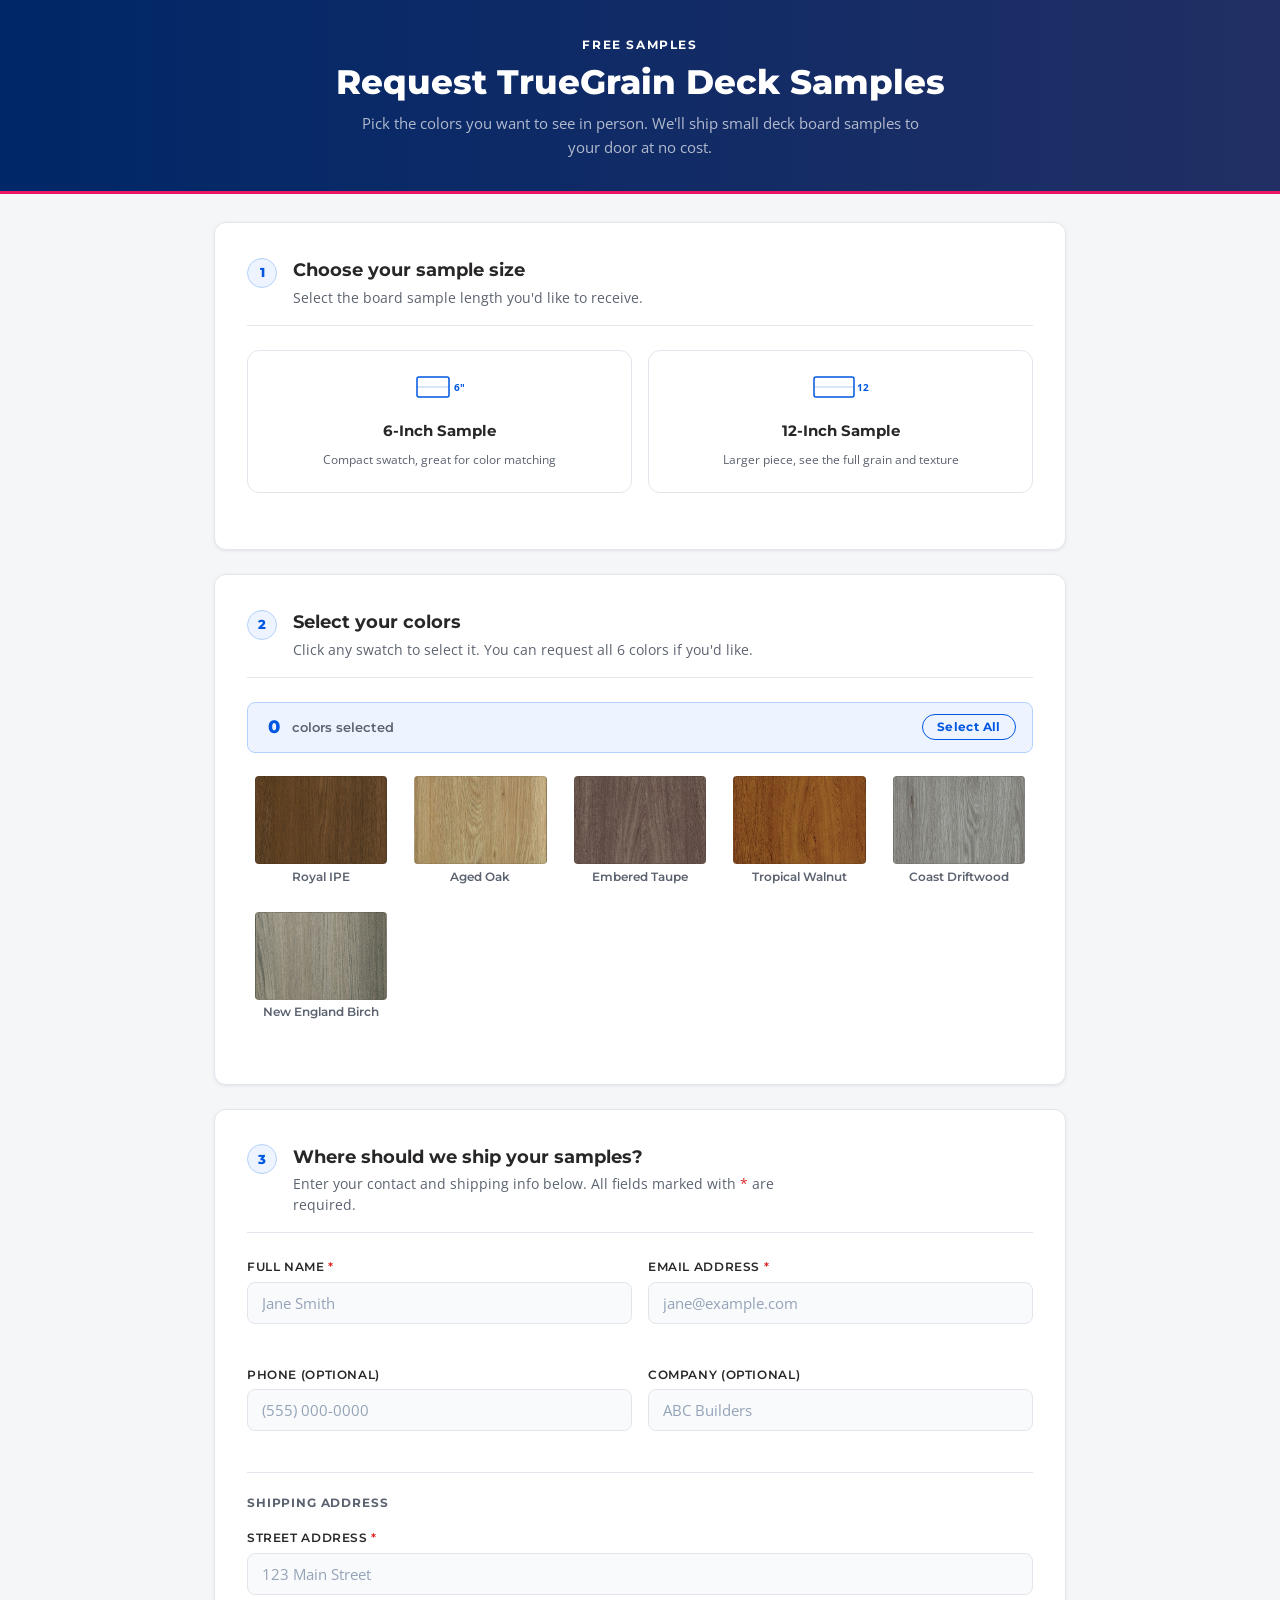
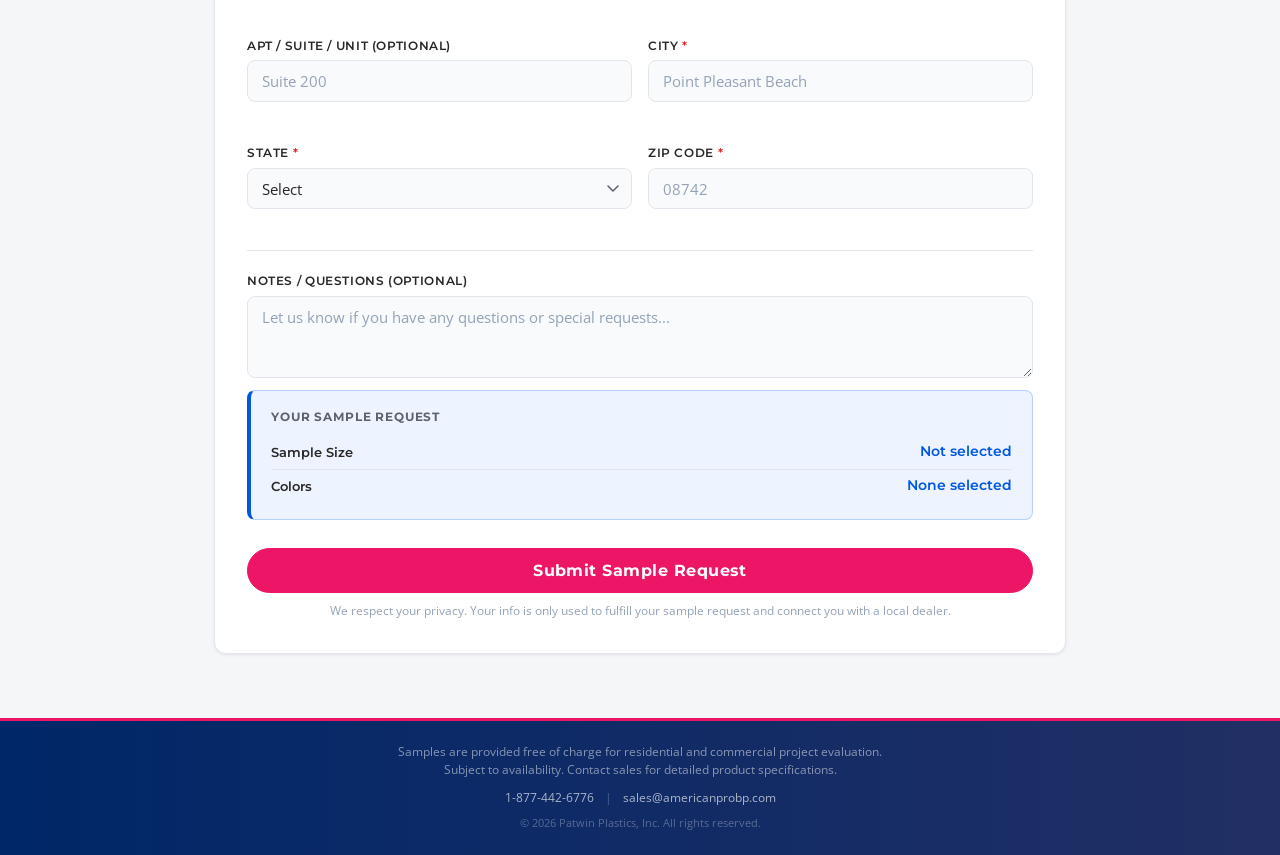
==== commit fbce6f66: "Remove footer logo entirely" ====
--- a/index.html
+++ b/index.html
@@ -210,9 +210,7 @@
   <!-- FOOTER -->
   <footer class="site-footer">
     <div class="footer-inner">
-      <div class="footer-brand">
-        <span class="footer-logo-text">True<span class="footer-logo-accent">Grain</span> Decking</span>
-      </div>
+
       <p class="footer-note">Samples are provided free of charge for residential and commercial project evaluation. Subject to availability. Contact sales for detailed product specifications.</p>
       <div class="footer-contact">
         <span>1-877-442-6776</span>
